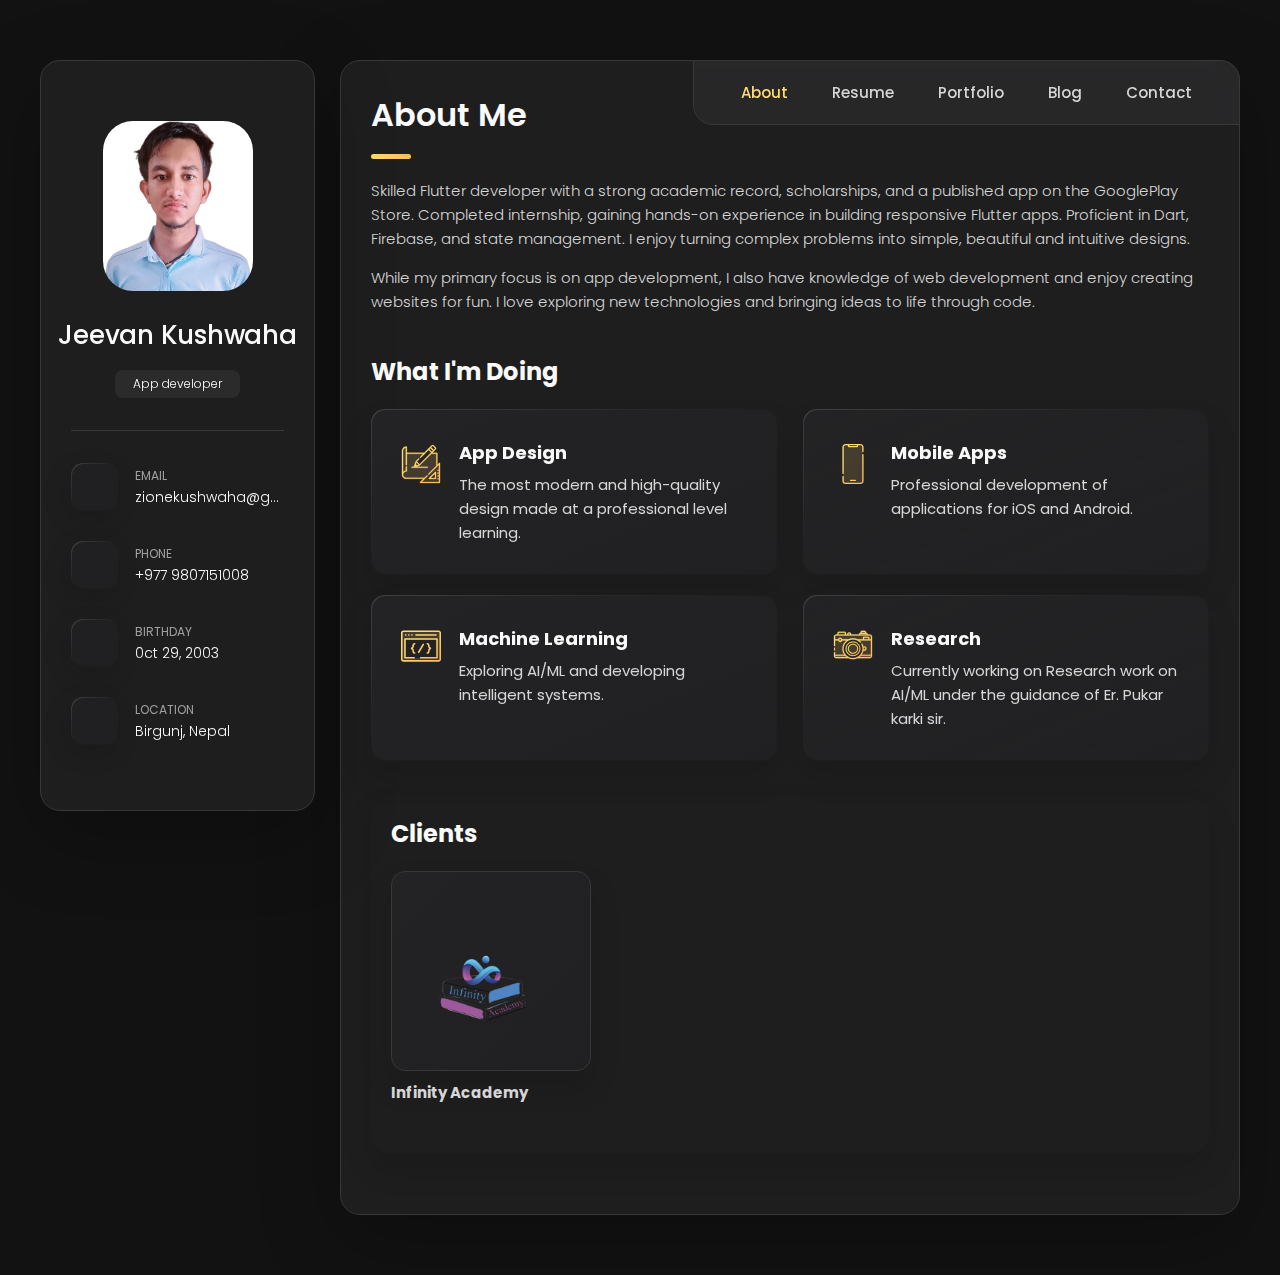
==== index.html @ 10690411 "projects added" ====
<!DOCTYPE html>
<html lang="en">

<head>
  <meta charset="UTF-8">
  <meta http-equiv="X-UA-Compatible" content="IE=edge">
  <meta name="viewport" content="width=device-width, initial-scale=1.0">
  <title>Jeevan - Personal Portfolio</title>

  <!--
    - favicon
  -->
  <link rel="shortcut icon" href="./assets/images/logo.ico" type="image/x-icon">

  <!--
    - custom css link
  -->
  <link rel="stylesheet" href="./assets/css/style.css">

  <!--
    - google font link
  -->
  <link rel="preconnect" href="https://fonts.googleapis.com">
  <link rel="preconnect" href="https://fonts.gstatic.com" crossorigin>
  <link href="https://fonts.googleapis.com/css2?family=Poppins:wght@300;400;500;600&display=swap" rel="stylesheet">
</head>

<body>

  <!--
    - #MAIN
  -->

  <main>

    <!--
      - #SIDEBAR
    -->

    <aside class="sidebar" data-sidebar>

      <div class="sidebar-info">

        <figure class="avatar-box">
          <img src="./assets/image/jeevan.jpg" alt="Jeevan Kushwaha" width="80">
        </figure>

        <div class="info-content">
          <h1 class="name" title="Jeevan Kumar Kushwaha">Jeevan Kushwaha</h1>

          <p class="title">App developer</p>
        </div>

        <button class="info_more-btn" data-sidebar-btn>
          <span>Show Contacts</span>

          <ion-icon name="chevron-down"></ion-icon>
        </button>

      </div>

      <div class="sidebar-info_more">

        <div class="separator"></div>

        <ul class="contacts-list">

          <li class="contact-item">

            <div class="icon-box">
              <ion-icon name="mail-outline"></ion-icon>
            </div>

            <div class="contact-info">
              <p class="contact-title">Email</p>

              <a href="mailto:zionekushwaha@gmail.com" class="contact-link">zionekushwaha@gmail.com</a>
            </div>

          </li>

          <li class="contact-item">

            <div class="icon-box">
              <ion-icon name="phone-portrait-outline"></ion-icon>
            </div>

            <div class="contact-info">
              <p class="contact-title">Phone</p>

              <a href="tel:+977 9807151008" class="contact-link">+977 9807151008</a>
            </div>

          </li>

          <li class="contact-item">

            <div class="icon-box">
              <ion-icon name="calendar-outline"></ion-icon>
            </div>

            <div class="contact-info">
              <p class="contact-title">Birthday</p>

              <time datetime="2003-10-29">0ct 29, 2003</time>
            </div>

          </li>

          <li class="contact-item">

            <div class="icon-box">
              <ion-icon name="location-outline"></ion-icon>
            </div>

            <div class="contact-info">
              <p class="contact-title">Location</p>

              <address>Birgunj, Nepal</address>
            </div>

          </li>

        </ul>

        <div class="separator"></div>

        <ul class="social-list">

          <li class="social-item"></li>
            <a href="https://github.com/zione-kushwaha" class="social-link">
              <ion-icon name="logo-github"></ion-icon>
            </a>
          </li>

          <li class="social-item">
            <a href="https://www.facebook.com/jeevan.kushwaha.9883" class="social-link">
              <ion-icon name="logo-facebook"></ion-icon>
            </a>
          </li>

          <li class="social-item">
            <a href="https://www.linkedin.com/in/zi-one" class="social-link">
              <ion-icon name="logo-linkedin"></ion-icon>
            </a>
          </li>

          <li class="social-item">
            <a href="https://www.instagram.com/kushwaha_jivan01?igsh=OTQxaGRweTZ0Mzh0" class="social-link">
              <ion-icon name="logo-instagram"></ion-icon>
            </a>
          </li>

        </ul>

      </div>

    </aside>





    <!--
      - #main-content
    -->

    <div class="main-content">

      <!--
        - #NAVBAR
      -->

      <nav class="navbar">

        <ul class="navbar-list">

          <li class="navbar-item">
            <button class="navbar-link  active" data-nav-link>About</button>
          </li>

          <li class="navbar-item">
            <button class="navbar-link" data-nav-link>Resume</button>
          </li>

          <li class="navbar-item">
            <button class="navbar-link" data-nav-link>Portfolio</button>
          </li>

          <li class="navbar-item">
            <button class="navbar-link" data-nav-link>Blog</button>
          </li>

          <li class="navbar-item">
            <button class="navbar-link" data-nav-link>Contact</button>
          </li>

        </ul>

      </nav>





      <!--
        - #ABOUT
      -->

      <article class="about  active" data-page="about">

        <header>
          <h2 class="h2 article-title">About me</h2>
        </header>

        <section class="about-text">
         
          Skilled Flutter developer with a strong academic record, scholarships, and a published app on the GooglePlay Store. Completed internship, gaining hands-on experience in building responsive Flutter apps. Proficient
in Dart, Firebase, and state management.
            I enjoy
            turning complex problems into simple, beautiful and intuitive designs.
          </p>

          <p>
            While my primary focus is on app development, I also have knowledge of web development and enjoy creating websites for fun. I love exploring new technologies and bringing ideas to life through code.
          </p>
        </section>


        <!--
          - service
        -->

        <section class="service">

          <h3 class="h3 service-title">What i'm doing</h3>

          <ul class="service-list">

            <li class="service-item">

              <div class="service-icon-box">
                <img src="./assets/images/icon-design.svg
                " alt="design icon" width="40">
              </div>

              <div class="service-content-box">
                <h4 class="h4 service-item-title">App design</h4>

                <p class="service-item-text">
                  The most modern and high-quality design made at a professional level learning.
                </p>
              </div>

            </li>

            

            <li class="service-item">

              <div class="service-icon-box">
                <img src="./assets/images/icon-app.svg" alt="mobile app icon" width="40">
              </div>

              <div class="service-content-box">
                <h4 class="h4 service-item-title">Mobile apps</h4>

                <p class="service-item-text">
                  Professional development of applications for iOS and Android.
                </p>
              </div>

            </li>

            <li class="service-item">

              <div class="service-icon-box">
                <img src="./assets/images/icon-dev.svg" alt="Web development icon" width="40">
              </div>

              <div class="service-content-box">
                <h4 class="h4 service-item-title">Machine learning</h4>

                <p class="service-item-text">
                    Exploring AI/ML and developing intelligent systems.
                </p>
              </div>

            </li>

            <li class="service-item">

              <div class="service-icon-box">
                <img src="./assets/images/icon-photo.svg" alt="camera icon" width="40">
              </div>

              <div class="service-content-box">
                <h4 class="h4 service-item-title">Research</h4>

                <p class="service-item-text">
                  Currently working on Research work on AI/ML under the guidance of Er. Pukar karki sir.
                </p>
              </div>

            </li>

          </ul>

        </section>


     

        <!--
          - testimonials modal
        -->

        <div class="overlay" data-overlay></div>

        <button class="modal-close-btn" data-modal-close-btn>
          <ion-icon name="close-outline"></ion-icon>
        </button>


        <!--
          - clients
        -->

        <section class="clients">
          <h3 class="h3">Clients</h3>
            <div class="clients-container"></div>
            <div class="client-item">
              <a href="https://www.facebook.com/profile.php?id=61570937553533" target="_blank">
              <img src="./assets/image/infinity.png" alt="client logo">
              </a>
              <div class="client-content">
                <h4 class="h4">Infinity Academy</h4>
               
            </div>
             
            
            </div>
          <p style="font-weight: bold; padding-bottom: 30px;">   Infinity Academy</p>
        </section>
      </article>





      <!--
        - #RESUME
      -->

      <article class="resume" data-page="resume">

        <header>
          <h2 class="h2 article-title">Resume</h2>
        </header>

        <section class="timeline">

          <div class="title-wrapper">
            <div class="icon-box">
              <ion-icon name="book-outline"></ion-icon>
            </div>

            <h3 class="h3">Education</h3>
          </div>

          <ol class="timeline-list">

            <li class="timeline-item">

              <h4 class="h4 timeline-item-title">IOE Purwanchal Campus</h4>

              <span>2021/22 — Current</span>

              <p class="timeline-text">
                Currently Pursuring Bachelor in Computer Engineering.
              </p>

            </li>

            <li class="timeline-item">

              <h4 class="h4 timeline-item-title">National Infotech College</h4>

              <span>2019-2021</span>

              <p class="timeline-text">
                Completed +2 level With 3.71 GPA in Computer Stream.
              </p>

            </li>

           

          </ol>

        </section>

        <section class="timeline">

          <div class="title-wrapper">
            <div class="icon-box">
              <ion-icon name="book-outline"></ion-icon>
            </div>

            <h3 class="h3">Experience</h3>
          </div>

          <ol class="timeline-list">

            <li class="timeline-item">

              <h4 class="h4 timeline-item-title">Software-Hackathon Mentor (Delta 5.0)</h4>

              <span>Jan 2025</span>

              <p class="timeline-text">
                Mentored and collaborated with teams to help them solve software development challenges.
              </p>

            </li>

            <li class="timeline-item">

              <h4 class="h4 timeline-item-title">Intern at Tuk-tuk tech</h4>

              <span>Dec, 2023 - Jan, 2024</span>

              <p class="timeline-text">
                Learned how to collaborate effectively with others in a startup environment and gained some more insight in flutter.
              </p>

            </li>

          </ol>

        </section>

        <section class="skill">
          <h3 class="h3 skills-title">My skills</h3>
          <ul class="skills-list content-card">
            <li class="skills-item">
              <div class="skill-icon-box">
                <img src="https://img.icons8.com/color/48/000000/flutter.png" alt="Flutter" width="40">
              </div>
              <h5 class="h5">Flutter</h5>
            </li>
            <li class="skills-item">
              <div class="skill-icon-box">
                <img src="https://img.icons8.com/color/48/000000/dart.png" alt="Dart" width="40">
              </div>
              <h5 class="h5">Dart</h5>
            </li>
            <li class="skills-item">
              <div class="skill-icon-box">
                <img src="https://img.icons8.com/color/48/000000/c-plus-plus-logo.png" alt="C/C++" width="40">
              </div>
              <h5 class="h5">C/C++</h5>
            </li>
            <li class="skills-item">
              <div class="skill-icon-box">
                <img src="https://img.icons8.com/color/48/000000/python.png" alt="Python" width="40">
              </div>
              <h5 class="h5">Python</h5>
            </li>
            <li class="skills-item">
              <div class="skill-icon-box">
                <img src="https://img.icons8.com/color/48/000000/html-5.png" alt="HTML" width="40">
              </div>
              <h5 class="h5">HTML</h5>
            </li>
            <li class="skills-item">
              <div class="skill-icon-box">
                <img src="https://img.icons8.com/color/48/000000/css3.png" alt="CSS" width="40">
              </div>
              <h5 class="h5">CSS</h5>
            </li>
            <li class="skills-item">
              <div class="skill-icon-box">
                <img src="https://img.icons8.com/color/48/000000/javascript.png" alt="JavaScript" width="40">
              </div>
              <h5 class="h5">JavaScript</h5>
            </li>
            <li class="skills-item">
              <div class="skill-icon-box">
                <img src="https://img.icons8.com/color/48/000000/mysql-logo.png" alt="MySQL" width="40">
              </div>
              <h5 class="h5">MySQL</h5>
            </li>
            <li class="skills-item">
              <div class="skill-icon-box">
                <img src="https://img.icons8.com/color/48/000000/git.png" alt="Git/GitHub" width="40">
              </div>
              <h5 class="h5">Git/GitHub</h5>
            </li>
            <li class="skills-item">
              <div class="skill-icon-box">
                <img src="https://img.icons8.com/color/48/000000/firebase.png" alt="Firebase" width="40">
              </div>
              <h5 class="h5">Firebase</h5>
            </li>
            <li class="skills-item">
              <div class="skill-icon-box">
                <img src="https://www.deeplearningnerds.com/content/images/size/w300/2024/10/Tag---FastAPI-2.png" alt="FastApi" width="70">
              </div>
              <h5 class="h5">Fast-Api</h5>
            </li>
            <li class="skills-item">
              <div class="skill-icon-box">
              <img src="https://download.logo.wine/logo/PostgreSQL/PostgreSQL-Logo.wine.png" alt="PostgreSQL" width="80">
              </div>
              <h5 class="h5">PostgreSQL</h5>
            </li>

            <li class="skills-item">
              <div class="skill-icon-box">
              <img src="https://www.vhv.rs/dpng/d/208-2081341_scikit-learn-logo-png-transparent-png.png" alt="Scikit-learn" width="40">
              </div>
              <h5 class="h5">Scikit-learn</h5>
            </li>
            <li class="skills-item">
              <div class="skill-icon-box">
              <img src="https://img.icons8.com/color/48/000000/tensorflow.png" alt="TensorFlow" width="40">
              </div>
              <h5 class="h5">TensorFlow</h5>
            </li>
            <li class="skills-item">
              <div class="skill-icon-box">
              <img src="https://img.icons8.com/color/48/000000/numpy.png" alt="NumPy" width="40">
              </div>
              <h5 class="h5">NumPy</h5>
            </li>
            <li class="skills-item">
              <div class="skill-icon-box">
              <img src="https://img.icons8.com/color/48/000000/pandas.png" alt="Pandas" width="40">
              </div>
              <h5 class="h5">Pandas</h5>
            </li>
            <li class="skills-item">
              <div class="skill-icon-box">
              <img src="https://seeklogo.com/images/M/matplotlib-logo-7676870AC0-seeklogo.com.png" alt="Matplotlib" width="40">
              </div>
              <h5 class="h5">Matplotlib</h5>
            </li>
            <li class="skills-item">
              <div class="skill-icon-box">
              <img src="https://th.bing.com/th/id/OIP.H_SbstiCzFsEvVUppwRiWwHaHe?rs=1&pid=ImgDetMain" alt="PyTorch" width="40">
              </div>
              <h5 class="h5">PyTorch</h5>
            </li>
          </ul>
        </section>


        <!-- Achievement sections-->

        <section class="achievements">
          <h3 class="h3 achievements-title">Achievements</h3>
          <ul class="achievements-list content-card">
            <li class="achievements-item">
              <div class="achievement-icon-box">
                <img src="https://img.icons8.com/color/48/000000/trophy.png" alt="Trophy" width="40">
              </div>
              <div class="achievement-content-box">
                <h5 class="h5 achievement-title">Hack-a-Week (Pulchowk Campus)</h5>
                <p class="achievement-text">Winner at IOE Pulchowk Campus in EDTECH and learning
                  innovation category 2025</p>
              </div>
            </li>
            <li class="achievements-item">
              <div class="achievement-icon-box">
                <img src="https://img.icons8.com/color/48/000000/medal.png" alt="Medal" width="40">
              </div>
              <div class="achievement-content-box">
                <h5 class="h5 achievement-title">Hult Prize (on Campus event)</h5>
                <p class="achievement-text"> Winner in Hult prize on campus Event in Bussiness pitching (2025)</p>
              </div>
            </li>
            <li class="achievements-item">
              <div class="achievement-icon-box">
                <img src="https://img.icons8.com/color/48/000000/trophy.png" alt="Certificate" width="40">
              </div>
              <div class="achievement-content-box">
                <h5 class="h5 achievement-title">Birat - Expo (Startup Hackathon)</h5>
                <p class="achievement-text"> 2nd runner-up in birat-expo startup hackathon 2025</p>
              </div>
            </li>
          </ul>
        </section>



      </article>





      <!--
        - #PORTFOLIO
      -->

      <article class="portfolio" data-page="portfolio">
        <header>
          <h2 class="h2 article-title">Portfolio</h2>
        </header>
      
        <section class="projects">
          <ul class="filter-list">
            <li class="filter-item">
              <button class="active" data-filter-btn>All</button>
            </li>
            <li class="filter-item">
              <button data-filter-btn>Apps</button>
            </li>
            <li class="filter-item">
              <button data-filter-btn>Web development</button>
            </li>
            <li class="filter-item">
              <button data-filter-btn>AI/ML Projects</button>
            </li>
          </ul>
      
          <div class="filter-select-box">
            <button class="filter-select" data-select>
              <div class="select-value" data-selecct-value>Select category</div>
              <div class="select-icon">
                <ion-icon name="chevron-down"></ion-icon>
              </div>
            </button>
            <ul class="select-list">
              <li class="select-item">
                <button data-select-item>All</button>
              </li>
              <li class="select-item">
                <button data-select-item>Web design</button>
              </li>
              <li class="select-item">
                <button data-select-item>Applications</button>
              </li>
              <li class="select-item">
                <button data-select-item>AI/ML projects</button>
              </li>
            </ul>
          </div>
      
          <ul class="project-list">
            <li class="project-item active" data-filter-item data-category="apps">
              <a href="https://play.google.com/store/apps/details?id=com.attendance.project">
                <figure class="project-img">
                  <div class="project-item-icon-box">
                    <ion-icon name="eye-outline"></ion-icon>
                  </div>
                  <img src="./assets/images/app1.jpg" alt="G Attandance" loading="lazy">
                </figure>
                <h3 class="project-title">G Attandance</h3>
                <p class="project-category">Application</p>
              </a>
            </li>
            <li class="project-item active" data-filter-item data-category="apps">
              <a href="https://play.google.com/store/apps/details?id=com.amibeats">
                <figure class="project-img">
                  <div class="project-item-icon-box">
                    <ion-icon name="eye-outline"></ion-icon>
                  </div>
                  <img src="./assets/images/app2.jpg" alt="Ami Beats" loading="lazy">
                </figure>
                <h3 class="project-title">Ami Beats</h3>
                <p class="project-category">Application</p>
              </a>
            </li>
            <li class="project-item active" data-filter-item data-category="apps">
              <a href="https://play.google.com/store/apps/details?id=com.secretpixel">
                <figure class="project-img">
                  <div class="project-item-icon-box">
                    <ion-icon name="eye-outline"></ion-icon>
                  </div>
                  <img src="./assets/images/app3.jpg" alt="secret pixel" loading="lazy">
                </figure>
                <h3 class="project-title">Secret pixel</h3>
                <p class="project-category">Application</p>
              </a>
            </li>
            <li class="project-item active" data-filter-item data-category="web development">
              <a href="https://jeevankushwaha.com.np/">
                <figure class="project-img">
                  <div class="project-item-icon-box">
                    <ion-icon name="eye-outline"></ion-icon>
                  </div>
                  <img src="./assets/images/web1.jpg" alt="portfolio website" loading="lazy">
                </figure>
                <h3 class="project-title">Portfolio</h3>
                <p class="project-category">Web</p>
              </a>
            </li>
            <li class="project-item active" data-filter-item data-category="web development">
              <a href="#">
                <figure class="project-img">
                  <div class="project-item-icon-box">
                    <ion-icon name="eye-outline"></ion-icon>
                  </div>
                  <img src="./assets/images/web2.jpg" alt="Amazon-website clone" loading="lazy">
                </figure>
                <h3 class="project-title">Amazon Website clone</h3>
                <p class="project-category">Web</p>
              </a>
            </li>
            <li class="project-item active" data-filter-item data-category="web development">
              <a href="#">
                <figure class="project-img">
                  <div class="project-item-icon-box">
                    <ion-icon name="eye-outline"></ion-icon>
                  </div>
                  <img src="./assets/images/web4.jpg" alt="weather website" loading="lazy">
                </figure>
                <h3 class="project-title">Weather</h3>
                <p class="project-category">Web</p>
              </a>
            </li>
            <li class="project-item active" data-filter-item data-category="web development">
              <a href="#">
                <figure class="project-img">
                  <div class="project-item-icon-box">
                    <ion-icon name="eye-outline"></ion-icon>
                  </div>
                  <img src="./assets/images/web5.jpg" alt="To Do" loading="lazy">
                </figure>
                <h3 class="project-title">To-Do</h3>
                <p class="project-category">Web</p>
              </a>
            </li>
            <li class="project-item active" data-filter-item data-category="web development">
              <a href="https://secretpixel.tech/">
                <figure class="project-img">
                  <div class="project-item-icon-box">
                    <ion-icon name="eye-outline"></ion-icon>
                  </div>
                  <img src="./assets/images/web6.jpg" alt="Secret pixel" loading="lazy">
                </figure>
                <h3 class="project-title">Secret Pixel (As contributor)</h3>
                <p class="project-category">Web</p>
              </a>
            </li>
            <li class="project-item active" data-filter-item data-category="ai/ml projects">
              <a href="#">
                <figure class="project-img">
                  <div class="project-item-icon-box">
                    <ion-icon name="eye-outline"></ion-icon>
                  </div>
                  <img src="./assets/images/ml1.jpg" alt="Brain Tumor detection" loading="lazy">
                </figure>
                <h3 class="project-title">Brain Tumor Detection</h3>
                <p class="project-category">AI/ML</p>
              </a>
            </li>
            <li class="project-item active" data-filter-item data-category="ai/ml projects">
              <a href="#">
                <figure class="project-img">
                  <div class="project-item-icon-box">
                    <ion-icon name="eye-outline"></ion-icon>
                  </div>
                  <img src="./assets/images/ml2.jpg" alt="NLP" loading="lazy">
                </figure>
                <h3 class="project-title">NLP project</h3>
                <p class="project-category">AI/ML</p>
              </a>
            </li>
            <li class="project-item active" data-filter-item data-category="ai/ml projects">
              <a href="#">
                <figure class="project-img">
                  <div class="project-item-icon-box">
                    <ion-icon name="eye-outline"></ion-icon>
                  </div>
                  <img src="./assets/images/ml3.jpg" alt="Heart diseases prediction" loading="lazy">
                </figure>
                <h3 class="project-title">Heart diseases Prediction</h3>
                <p class="project-category">AI/ML</p>
              </a>
            </li>
            <li class="project-item active" data-filter-item data-category="ai/ml projects">
              <a href="#">
                <figure class="project-img">
                  <div class="project-item-icon-box">
                    <ion-icon name="eye-outline"></ion-icon>
                  </div>
                  <img src="./assets/images/ml4.jpg" alt="Bulldozers" loading="lazy">
                </figure>
                <h3 class="project-title">sell price of Bulldozers Prediction</h3>
                <p class="project-category">AI/ML</p>
              </a>
            </li>
          </ul>
        </section>
      </article>


    <!--
  - #BLOG
-->

<article class="blog" data-page="blog">
  <header>
    <h2 class="h2 article-title">Blog</h2>
  </header>

  <section class="blog-posts">
    <ul class="blog-posts-list">
      <!-- 1st blog-->
      <li class="blog-post-item">
        <a href="./blog.html">
          <figure class="blog-banner-box">
            <img src="https://miro.medium.com/v2/resize:fit:1358/1*KcxCTzISut_FEkKduDE4hw.gif" alt="Flutter Animation" loading="lazy">
          </figure>
          <div class="blog-content">
            <div class="blog-meta">
              <p class="blog-category">Flutter</p>
              <span class="dot"></span>
              <time datetime="2025-03-07">Mar 7, 2025</time>
            </div>
            <h3 class="h3 blog-item-title">Light/Dark Mode </h3>
            <p class="blog-text">
                 Explore how to implement light and dark mode as well as Animation while the mode change in your Flutter applications to enhance user experience.
            </p>
          </div>
        </a>
      </li>
    
    </ul>
  </section>
</article>

      <!--
        - #CONTACT
      -->

      <article class="contact" data-page="contact">

        <header>
          <h2 class="h2 article-title">Contact</h2>
        </header>

        <section class="mapbox" data-mapbox>
          <figure>
            <iframe
              src="https://www.google.com/maps/embed?pb=!1m18!1m12!1m3!1d44805.42085111757!2d84.84408095752684!3d27.032225845669583!2m3!1f0!2f0!3f0!3m2!1i1024!2i768!4f13.1!3m3!1m2!1s0x39935440af3b59e3%3A0x5aa0411733213e6a!2sBirgunj%20GhantaGhar!5e0!3m2!1shi!2snp!4v1741080753621!5m2!1shi!2snp"
              width="400" height="300" loading="lazy"></iframe>
          </figure>
        </section>

        <!-- contact form -->

        <section class="contact-form">
          <h3 class="h3 form-title">Contact Form</h3>
          <form action="https://docs.google.com/forms/d/e/YOUR_FORM_ID/formResponse" method="post" class="form" data-form>
            <div class="input-wrapper">
              <input type="text" name="entry.YOUR_NAME_ENTRY_ID" class="form-input" placeholder="Full name" required data-form-input>
              <input type="email" name="entry.YOUR_EMAIL_ENTRY_ID" class="form-input" placeholder="Email address" required data-form-input>
            </div>
            <textarea name="entry.YOUR_MESSAGE_ENTRY_ID" class="form-input" placeholder="Your Message" required data-form-input></textarea>
            <button class="form-btn" type="submit" disabled data-form-btn>
              <ion-icon name="paper-plane"></ion-icon>
              <span>Send Message</span>
            </button>
          </form>
        </section>

       
      
      </article>

    </div>

   

  </main>






  <!--
    - custom js link
  -->
  <script src="./assets/js/script.js"></script>

  <!--
    - ionicon link
  -->
  <script type="module" src="https://unpkg.com/ionicons@5.5.2/dist/ionicons/ionicons.esm.js"></script>
  <script nomodule src="https://unpkg.com/ionicons@5.5.2/dist/ionicons/ionicons.js"></script>

</body>

</html>
---- assets/css/style.css ----
:root {

  /**
   * colors
   */

  /* gradient */

  --bg-gradient-onyx: linear-gradient(
    to bottom right, 
    hsl(240, 1%, 25%) 3%, 
    hsl(0, 0%, 19%) 97%
  );
  --bg-gradient-jet: linear-gradient(
    to bottom right, 
    hsla(240, 1%, 18%, 0.251) 0%, 
    hsla(240, 2%, 11%, 0) 100%
  ), hsl(240, 2%, 13%);
  --bg-gradient-yellow-1: linear-gradient(
    to bottom right, 
    hsl(45, 100%, 71%) 0%, 
    hsla(36, 100%, 69%, 0) 50%
  );
  --bg-gradient-yellow-2: linear-gradient(
    135deg, 
    hsla(45, 100%, 71%, 0.251) 0%, 
    hsla(35, 100%, 68%, 0) 59.86%
  ), hsl(240, 2%, 13%);
  --border-gradient-onyx: linear-gradient(
    to bottom right, 
    hsl(0, 0%, 25%) 0%, 
    hsla(0, 0%, 25%, 0) 50%
  );
  --text-gradient-yellow: linear-gradient(
    to right, 
    hsl(45, 100%, 72%), 
    hsl(35, 100%, 68%)
  );

  /* solid */

  --jet: hsl(0, 0%, 22%);
  --onyx: hsl(240, 1%, 17%);
  --eerie-black-1: hsl(240, 2%, 13%);
  --eerie-black-2: hsl(240, 2%, 12%);
  --smoky-black: hsl(0, 0%, 7%);
  --white-1: hsl(0, 0%, 100%);
  --white-2: hsl(0, 0%, 98%);
  --orange-yellow-crayola: hsl(45, 100%, 72%);
  --vegas-gold: hsl(45, 54%, 58%);
  --light-gray: hsl(0, 0%, 84%);
  --light-gray-70: hsla(0, 0%, 84%, 0.7);
  --bittersweet-shimmer: hsl(0, 43%, 51%);

  /**
   * typography
   */

  /* font-family */
  --ff-poppins: 'Poppins', sans-serif;

  /* font-size */
  --fs-1: 24px;
  --fs-2: 18px;
  --fs-3: 17px;
  --fs-4: 16px;
  --fs-5: 15px;
  --fs-6: 14px;
  --fs-7: 13px;
  --fs-8: 11px;

  /* font-weight */
  --fw-300: 300;
  --fw-400: 400;
  --fw-500: 500;
  --fw-600: 600;

  /**
   * shadow
   */
  
  --shadow-1: -4px 8px 24px hsla(0, 0%, 0%, 0.25);
  --shadow-2: 0 16px 30px hsla(0, 0%, 0%, 0.25);
  --shadow-3: 0 16px 40px hsla(0, 0%, 0%, 0.25);
  --shadow-4: 0 25px 50px hsla(0, 0%, 0%, 0.15);
  --shadow-5: 0 24px 80px hsla(0, 0%, 0%, 0.25);

  /**
   * transition
   */

  --transition-1: 0.25s ease;
  --transition-2: 0.5s ease-in-out;

}





/*-----------------------------------*\
  #RESET
\*-----------------------------------*/

*, *::before, *::after {
  margin: 0;
  padding: 0;
  box-sizing: border-box;
}

a { text-decoration: none; }

li { list-style: none; }

img, ion-icon, a, button, time, span { display: block; }

button {
  font: inherit;
  background: none;
  border: none;
  text-align: left;
  cursor: pointer;
}

input, textarea {
  display: block;
  width: 100%;
  background: none;
  font: inherit;
}

::selection {
  background: var(--orange-yellow-crayola);
  color: var(--smoky-black);
}

:focus { outline-color: var(--orange-yellow-crayola); }

html { font-family: var(--ff-poppins); }

body { background: var(--smoky-black); }





/*-----------------------------------*\
  #REUSED STYLE
\*-----------------------------------*/

.sidebar,
article {
  background: var(--eerie-black-2);
  border: 1px solid var(--jet);
  border-radius: 20px;
  padding: 15px;
  box-shadow: var(--shadow-1);
  z-index: 1;
}

.separator {
  width: 100%;
  height: 1px;
  background: var(--jet);
  margin: 16px 0;
}

.icon-box {
  position: relative;
  background: var(--border-gradient-onyx);
  width: 30px;
  height: 30px;
  border-radius: 8px;
  display: flex;
  justify-content: center;
  align-items: center;
  font-size: 16px;
  color: var(--orange-yellow-crayola);
  box-shadow: var(--shadow-1);
  z-index: 1;
}

.icon-box::before {
  content: "";
  position: absolute;
  inset: 1px;
  background: var(--eerie-black-1);
  border-radius: inherit;
  z-index: -1;
}

.icon-box ion-icon { --ionicon-stroke-width: 35px; }

article { display: none; }

article.active {
  display: block;
  animation: fade 0.5s ease backwards;
}

@keyframes fade {
  0% { opacity: 0; }
  100% { opacity: 1; }
}

.h2,
.h3,
.h4,
.h5 {
  color: var(--white-2);
  text-transform: capitalize;
}

.h2 { font-size: var(--fs-1); }

.h3 { font-size: var(--fs-2); }

.h4 { font-size: var(--fs-4); }

.h5 {
  font-size: var(--fs-7);
  font-weight: var(--fw-500);
}

.article-title {
  position: relative;
  padding-bottom: 7px;
}

.article-title::after {
  content: "";
  position: absolute;
  bottom: 0;
  left: 0;
  width: 30px;
  height: 3px;
  background: var(--text-gradient-yellow);
  border-radius: 3px;
}

.has-scrollbar::-webkit-scrollbar {
  width: 5px; /* for vertical scrollbar */
  height: 5px; /* for horizontal scrollbar */
}

.has-scrollbar::-webkit-scrollbar-track {
  background: var(--onyx);
  border-radius: 5px;
}

.has-scrollbar::-webkit-scrollbar-thumb {
  background: var(--orange-yellow-crayola);
  border-radius: 5px;
}

.has-scrollbar::-webkit-scrollbar-button { width: 20px; }

.content-card {
  position: relative;
  background: var(--border-gradient-onyx);
  padding: 15px;
  padding-top: 45px;
  border-radius: 14px;
  box-shadow: var(--shadow-2);
  cursor: pointer;
  z-index: 1;
}

.content-card::before {
  content: "";
  position: absolute;
  inset: 1px;
  background: var(--bg-gradient-jet);
  border-radius: inherit;
  z-index: -1;
}





/*-----------------------------------*\
  #MAIN
\*-----------------------------------*/

main {
  margin: 15px 12px;
  margin-bottom: 75px;
  min-width: 259px;
}





/*-----------------------------------*\
  #SIDEBAR
\*-----------------------------------*/

.sidebar {
  margin-bottom: 15px;
  max-height: 112px;
  overflow: hidden;
  transition: var(--transition-2);
}

.sidebar.active { max-height: 405px; }

.sidebar-info {
  position: relative;
  display: flex;
  justify-content: flex-start;
  align-items: center;
  gap: 15px;
}

.avatar-box {
  background: var(--bg-gradient-onyx);
  border-radius: 50%;
  width: 150px; /* Default size */
  height: 170px; /* Default size */
  overflow: hidden; /* Ensure the image does not overflow the container */
}

.avatar-box img {
  width: 100%;
  height: 100%;
  object-fit: cover; /* Ensure the image covers the entire container */
}

/* Media queries for responsiveness */
@media (max-width: 768px) {
  .avatar-box {
    width: 80px; /* Adjust size for smaller screens */
    height: 80px; /* Adjust size for smaller screens */
  }
}

@media (max-width: 480px) {
  .avatar-box {
    width: 60px; /* Adjust size for mobile screens */
    height: 60px; /* Adjust size for mobile screens */
  }
}
.info-content .name {
  color: var(--white-2);
  font-size: var(--fs-3);
  font-weight: var(--fw-500);
  letter-spacing: -0.25px;
  margin-bottom: 10px;
}

.info-content .title {
  color: var(--white-1);
  background: var(--onyx);
  font-size: var(--fs-8);
  font-weight: var(--fw-300);
  width: max-content;
  padding: 3px 12px;
  border-radius: 8px;
}

.info_more-btn {
  position: absolute;
  top: -15px;
  right: -15px;
  border-radius: 0 15px;
  font-size: 13px;
  color: var(--orange-yellow-crayola);
  background: var(--border-gradient-onyx);
  padding: 10px;
  box-shadow: var(--shadow-2);
  transition: var(--transition-1);
  z-index: 1;
}

.info_more-btn::before {
  content: "";
  position: absolute;
  inset: 1px;
  border-radius: inherit;
  background: var(--bg-gradient-jet);
  transition: var(--transition-1);
  z-index: -1;
}

.info_more-btn:hover,
.info_more-btn:focus { background: var(--bg-gradient-yellow-1); }

.info_more-btn:hover::before,
.info_more-btn:focus::before { background: var(--bg-gradient-yellow-2); }

.info_more-btn span { display: none; }

.sidebar-info_more {
  opacity: 0;
  visibility: hidden;
  transition: var(--transition-2);
}

.sidebar.active .sidebar-info_more {
  opacity: 1;
  visibility: visible;
}

.contacts-list {
  display: grid;
  grid-template-columns: 1fr;
  gap: 16px;
}

.contact-item {
  min-width: 100%;
  display: flex;
  align-items: center;
  gap: 16px;
}

.contact-info {
  max-width: calc(100% - 46px);
  width: calc(100% - 46px);
}

.contact-title {
  color: var(--light-gray-70);
  font-size: var(--fs-8);
  text-transform: uppercase;
  margin-bottom: 2px;
}

.contact-info :is(.contact-link, time, address) {
  color: var(--white-2);
  font-size: var(--fs-7);
}

.contact-info address { font-style: normal; }

.social-list {
  display: flex;
  justify-content: flex-start;
  align-items: center;
  gap: 15px;
  padding-bottom: 4px;
  padding-left: 7px;
}

.social-item .social-link {
  color: var(--light-gray-70);
  font-size: 18px;
}


.social-item .social-link:hover { color: var(--light-gray); }





/*-----------------------------------*\
  #NAVBAR
\*-----------------------------------*/

.navbar {
  position: fixed;
  bottom: 0;
  left: 0;
  width: 100%;
  background: hsla(240, 1%, 17%, 0.75);
  backdrop-filter: blur(10px);
  border: 1px solid var(--jet);
  border-radius: 12px 12px 0 0;
  box-shadow: var(--shadow-2);
  z-index: 5;
}

.navbar-list {
  display: flex;
  flex-wrap: wrap;
  justify-content: center;
  align-items: center;
  padding: 0 10px;
}

.navbar-link {
  color: var(--light-gray);
  font-size: var(--fs-8);
  padding: 20px 7px;
  transition: color var(--transition-1);
}

.navbar-link:hover,
.navbar-link:focus { color: var(--light-gray-70); }

.navbar-link.active { color: var(--orange-yellow-crayola); }





/*-----------------------------------*\
  #ABOUT
\*-----------------------------------*/

.about .article-title { margin-bottom: 15px; }

.about-text {
  color: var(--light-gray);
  font-size: var(--fs-6);
  font-weight: var(--fw-300);
  line-height: 1.6;
}

.about-text p { margin-bottom: 15px; }



/**
 * #service 
 */

.service { margin-bottom: 35px; }

.service-title { margin-bottom: 20px; }

.service-list {
  display: grid;
  grid-template-columns: 1fr;
  gap: 20px;
}

.service-item {
  position: relative;
  background: var(--border-gradient-onyx);
  padding: 20px;
  border-radius: 14px;
  box-shadow: var(--shadow-2);
  z-index: 1;
}

.service-item::before {
  content: "";
  position: absolute;
  inset: 1px;
  background: var(--bg-gradient-jet);
  border-radius: inherit;
  z-index: -1;
}

.service-icon-box { margin-bottom: 10px; }

.service-icon-box img { margin: auto; }

.service-content-box { text-align: center; }

.service-item-title { margin-bottom: 7px; }

.service-item-text {
  color: var(--light-gray);
  font-size: var(--fs-6);
  font-weight: var(--fw-3);
  line-height: 1.6;
}



/**
 * #clients 
 */


 .clients {
  text-align: left; /* Align text to the left */
  padding: 20px;
  background: var(--eerie-black-2);
  border-radius: 20px;
  box-shadow: var(--shadow-2);
  margin-bottom: 30px;
}

.clients h3 {
  padding: 0px;
  margin: 0px 0 20px 0;
  font-weight: bold;
  color: var(--white-2);
}

.clients-container {
  display: flex;
  flex-wrap: wrap;
  justify-content: flex-start; /* Align items to the left */
  gap: 20px;
}

.client-item {
  background: var(--bg-gradient-jet);
  border-radius: 14px;
  padding: 10px;
  border: 1px solid var(--jet);
  box-shadow: var(--shadow-2);
  transition: var(--transition-1);
  text-align: center;
  width: 200px; /* Adjust the width as needed */
  height: 200px; /* Adjust the height as needed */
  overflow: hidden; /* Ensure the image does not overflow the container */
}

.client-item:hover {
  transform: translateY(-10px);
  box-shadow: var(--shadow-3);
}

.clients img {
  padding: 0px;
  margin: 0px;
  width: 150px;
  height: 200px;
  text-align: center;
  object-fit: cover; /* Ensure the image covers the entire container */
  transition: var(--transition-1);
}

.clients p {
  color: var(--light-gray);
  font-size: var(--fs-6);
  font-weight: var(--fw-400);
  margin: 10px 0 0 0; /* Adjust the margin as needed */
}

.client-item:hover img {
  transform: scale(1.1);
}
/*-----------------------------------*\
  #RESUME
\*-----------------------------------*/

.article-title { margin-bottom: 30px; }


/**
 * education and experience 
 */

.timeline { margin-bottom: 30px; }

.timeline .title-wrapper {
  display: flex;
  align-items: center;
  gap: 15px;
  margin-bottom: 25px;
}

.timeline-list {
  font-size: var(--fs-6);
  margin-left: 45px;
}

.timeline-item { position: relative; }

.timeline-item:not(:last-child) { margin-bottom: 20px; }

.timeline-item-title {
  font-size: var(--fs-6);
  line-height: 1.3;
  margin-bottom: 7px;
}

.timeline-list span {
  color: var(--vegas-gold);
  font-weight: var(--fw-400);
  line-height: 1.6;
}

.timeline-item:not(:last-child)::before {
  content: "";
  position: absolute;
  top: -25px;
  left: -30px;
  width: 1px;
  height: calc(100% + 50px);
  background: var(--jet);
}

.timeline-item::after {
  content: "";
  position: absolute;
  top: 5px;
  left: -33px;
  height: 6px;
  width: 6px;
  background: var(--text-gradient-yellow);
  border-radius: 50%;
  box-shadow: 0 0 0 4px var(--jet);
}

.timeline-text {
  color: var(--light-gray);
  font-weight: var(--fw-300);
  line-height: 1.6;
}


/**
 * skills 
 */

 .skills-title {
  margin-bottom: 20px;
}

.skills-list {
  display: flex;
  flex-wrap: wrap;
  gap: 20px;
  padding: 20px;
}

.skills-item {
  display: flex;
  flex-direction: column;
  align-items: center;
  text-align: center;
  width: 100px;
}

.skill-icon-box {
  margin-bottom: 10px;
}

.skills-item h5 {
  font-size: var(--fs-4);
  color: var(--white-2);
}

/* Media queries for responsiveness */
@media (max-width: 768px) {
  .skills-list {
    justify-content: center;
  }
}


/* for the achievement section */

.achievements-title {
  margin: 30px 25px 15px 0px;
  text-align: start;
  color: var(--white-2);
}

.achievements-list {
  display: flex;
  flex-wrap: wrap;
  gap: 20px;
  padding: 0px;
  justify-content: center;
}

.achievements-item {
  display: flex;
  align-items: center;
  text-align: left;
  width: 100%;
  max-width: 100%;
  background: var(--bg-gradient-onyx);
  padding: 15px;
  border-radius: 10px;
  box-shadow: var(--shadow-2);
}

.achievement-icon-box {
  margin-right: 15px;
}

.achievement-content-box {
  flex: 1;
}

.achievement-title {
  font-size: var(--fs-4);
  color: var(--white-2);
  margin-bottom: 5px;
}

.achievement-text {
  font-size: var(--fs-6);
  color: var(--light-gray);
}

/* Media queries for responsiveness */
@media (max-width: 768px) {
  .achievements-list {
    flex-direction: column;
    align-items: center;
  }
}


/*-----------------------------------*\
  #PORTFOLIO
\*-----------------------------------*/

.filter-list { display: none; }

.filter-select-box {
  position: relative;
  margin-bottom: 25px;
}

.filter-select {
  background: var(--eerie-black-2);
  color: var(--light-gray);
  display: flex;
  justify-content: space-between;
  align-items: center;
  width: 100%;
  padding: 12px 16px;
  border: 1px solid var(--jet);
  border-radius: 14px;
  font-size: var(--fs-6);
  font-weight: var(--fw-300);
}

.filter-select.active .select-icon { transform: rotate(0.5turn); }

.select-list {
  background: var(--eerie-black-2);
  position: absolute;
  top: calc(100% + 6px);
  width: 100%;
  padding: 6px;
  border: 1px solid var(--jet);
  border-radius: 14px;
  z-index: 2;
  opacity: 0;
  visibility: hidden;
  pointer-events: none;
  transition: 0.15s ease-in-out;
}

.filter-select.active + .select-list {
  opacity: 1;
  visibility: visible;
  pointer-events: all;
}

.select-item button {
  background: var(--eerie-black-2);
  color: var(--light-gray);
  font-size: var(--fs-6);
  font-weight: var(--fw-300);
  text-transform: capitalize;
  width: 100%;
  padding: 8px 10px;
  border-radius: 8px;
}

.select-item button:hover { --eerie-black-2: hsl(240, 2%, 20%); }

.project-list {
  display: grid;
  grid-template-columns: 1fr;
  gap: 30px;
  margin-bottom: 10px;
}

.project-item { display: none; }


.project-item.active {
  display: block;
  animation: scaleUp 0.25s ease forwards;
}

@keyframes scaleUp {
  0% { transform: scale(0.5); }
  100% { transform: scale(1); }
}

.project-item > a { width: 100%; }

.project-img {
  position: relative;
  width: 100%;
  height: 200px;
  border-radius: 16px;
  overflow: hidden;
  margin-bottom: 15px;
}

.project-img::before {
  content: "";
  position: absolute;
  top: 0;
  left: 0;
  width: 100%;
  height: 100%;
  background: transparent;
  z-index: 1;
  transition: var(--transition-1);
}

.project-item > a:hover .project-img::before { background: hsla(0, 0%, 0%, 0.5); }

.project-item-icon-box {
  --scale: 0.8;

  background: var(--jet);
  color: var(--orange-yellow-crayola);
  position: absolute;
  top: 50%;
  left: 50%;
  transform: translate(-50%, -50%) scale(var(--scale));
  font-size: 20px;
  padding: 18px;
  border-radius: 12px;
  opacity: 0;
  z-index: 1;
  transition: var(--transition-1);
}

.project-item > a:hover .project-item-icon-box {
  --scale: 1;
  opacity: 1;
}

.project-item-icon-box ion-icon { --ionicon-stroke-width: 50px; }

.project-img img {
  width: 100%;
  height: 100%;
  object-fit: cover;
  transition: var(--transition-1);
}

.project-item > a:hover img { transform: scale(1.1); }

.project-title,
.project-category { margin-left: 10px; }

.project-title {
  color: var(--white-2);
  font-size: var(--fs-5);
  font-weight: var(--fw-400);
  text-transform: capitalize;
  line-height: 1.3;
}

.project-category {
  color: var(--light-gray-70);
  font-size: var(--fs-6);
  font-weight: var(--fw-300);
}





/*-----------------------------------*\
  #BLOG
\*-----------------------------------*/

.blog-posts { margin-bottom: 10px; }

.blog-posts-list {
  display: grid;
  grid-template-columns: 1fr;
  gap: 20px;
}

.blog-post-item > a {
  position: relative;
  background: var(--border-gradient-onyx);
  height: 100%;
  box-shadow: var(--shadow-4);
  border-radius: 16px;
  z-index: 1;
}

.blog-post-item > a::before {
  content: "";
  position: absolute;
  inset: 1px;
  border-radius: inherit;
  background: var(--eerie-black-1);
  z-index: -1;
}

.blog-banner-box {
  width: 100%;
  height: 200px;
  border-radius: 12px;
  overflow: hidden;
}

.blog-banner-box img {
  width: 100%;
  height: 100%;
  object-fit: cover;
  transition: var(--transition-1);
}

.blog-post-item > a:hover .blog-banner-box img { transform: scale(1.1); }

.blog-content { padding: 15px; }

.blog-meta {
  display: flex;
  justify-content: flex-start;
  align-items: center;
  gap: 7px;
  margin-bottom: 10px;
}

.blog-meta :is(.blog-category, time) {
  color: var(--light-gray-70);
  font-size: var(--fs-6);
  font-weight: var(--fw-300);
}

.blog-meta .dot {
  background: var(--light-gray-70);
  width: 4px;
  height: 4px;
  border-radius: 4px;
}

.blog-item-title {
  margin-bottom: 10px;
  line-height: 1.3;
  transition: var(--transition-1);
}

.blog-post-item > a:hover .blog-item-title { color: var(--orange-yellow-crayola); }

.blog-text {
  color: var(--light-gray);
  font-size: var(--fs-6);
  font-weight: var(--fw-300);
  line-height: 1.6;
}





/*-----------------------------------*\
  #CONTACT
\*-----------------------------------*/

.mapbox {
  position: relative;
  height: 250px;
  width: 100%;
  border-radius: 16px;
  margin-bottom: 30px;
  border: 1px solid var(--jet);
  overflow: hidden;
}

.mapbox figure { height: 100%; }

.mapbox iframe {
  width: 100%;
  height: 100%;
  border: none;
  filter: grayscale(1) invert(1);
}

.contact-form { margin-bottom: 10px; }

.form-title { margin-bottom: 20px; }

.input-wrapper {
  display: grid;
  grid-template-columns: 1fr;
  gap: 25px;
  margin-bottom: 25px;
}

.form-input {
  color: var(--white-2);
  font-size: var(--fs-6);
  font-weight: var(--fw-400);
  padding: 13px 20px;
  border: 1px solid var(--jet);
  border-radius: 14px;
  outline: none;
}

.form-input::placeholder { font-weight: var(--fw-500); }

.form-input:focus { border-color: var(--orange-yellow-crayola); }

textarea.form-input {
  min-height: 100px;
  height: 120px;
  max-height: 200px;
  resize: vertical;
  margin-bottom: 25px;
}

textarea.form-input::-webkit-resizer { display: none; }

.form-input:focus:invalid { border-color: var(--bittersweet-shimmer); }

.form-btn {
  position: relative;
  width: 100%;
  background: var(--border-gradient-onyx);
  color: var(--orange-yellow-crayola);
  display: flex;
  justify-content: center;
  align-items: center;
  gap: 10px;
  padding: 13px 20px;
  border-radius: 14px;
  font-size: var(--fs-6);
  text-transform: capitalize;
  box-shadow: var(--shadow-3);
  z-index: 1;
  transition: var(--transition-1);
}

.form-btn::before {
  content: "";
  position: absolute;
  inset: 1px;
  background: var(--bg-gradient-jet);
  border-radius: inherit;
  z-index: -1;
  transition: var(--transition-1);
}

.form-btn ion-icon { font-size: 16px; }

.form-btn:hover { background: var(--bg-gradient-yellow-1); }

.form-btn:hover::before { background: var(--bg-gradient-yellow-2); }

.form-btn:disabled {
  opacity: 0.7;
  cursor: not-allowed;
}

.form-btn:disabled:hover { background: var(--border-gradient-onyx); }

.form-btn:disabled:hover::before { background: var(--bg-gradient-jet); }





/*-----------------------------------*\
  #RESPONSIVE
\*-----------------------------------*/

/**
 * responsive larger than 450px screen
 */

@media (min-width: 450px) {

  /**
   * client
   */

  .clients-item { min-width: calc(33.33% - 10px); }



  /**
   * #PORTFOLIO, BLOG 
   */

  .project-img,
  .blog-banner-box { height: auto; }

}





/**
 * responsive larger than 580px screen
 */

@media (min-width: 580px) {

  /**
   * CUSTOM PROPERTY
   */

  :root {

    /**
     * typography
     */

    --fs-1: 32px;
    --fs-2: 24px;
    --fs-3: 26px;
    --fs-4: 18px;
    --fs-6: 15px;
    --fs-7: 15px;
    --fs-8: 12px;

  }



  /**
   * #REUSED STYLE
   */

  .sidebar, article {
    width: 520px;
    margin-inline: auto;
    padding: 30px;
  }

  .article-title {
    font-weight: var(--fw-600);
    padding-bottom: 15px;
  }

  .article-title::after {
    width: 40px;
    height: 5px;
  }

  .icon-box {
    width: 48px;
    height: 48px;
    border-radius: 12px;
    font-size: 18px;
  }



  /**
   * #MAIN
   */

  main {
    margin-top: 60px;
    margin-bottom: 100px;
  }



  /**
   * #SIDEBAR
   */

  .sidebar {
    max-height: 180px;
    margin-bottom: 30px;
  }

  .sidebar.active { max-height: 584px; }

  .sidebar-info { gap: 25px; }

  .avatar-box { border-radius: 30px; }

  .avatar-box img { width: 120px; }

  .info-content .name { margin-bottom: 15px; }

  .info-content .title { padding: 5px 18px; }

  .info_more-btn {
    top: -30px;
    right: -30px;
    padding: 10px 15px;
  }

  .info_more-btn span {
    display: block;
    font-size: var(--fs-8);
  }

  .info_more-btn ion-icon { display: none; }

  .separator { margin: 32px 0; }

  .contacts-list { gap: 20px; }

  .contact-info {
    max-width: calc(100% - 64px);
    width: calc(100% - 64px);
  }



  /**
   * #NAVBAR
   */

  .navbar { border-radius: 20px 20px 0 0; }

  .navbar-list { gap: 20px; }

  .navbar-link { --fs-8: 14px; }



  /**
   * #ABOUT
   */

  .about .article-title { margin-bottom: 20px; }

  .about-text { margin-bottom: 40px; }

  /* service */

  .service-item {
    display: flex;
    justify-content: flex-start;
    align-items: flex-start;
    gap: 18px;
    padding: 30px;
  }

  .service-icon-box {
    margin-bottom: 0;
    margin-top: 5px;
  }

  .service-content-box { text-align: left; }

  /* testimonials */

  .testimonials-title { margin-bottom: 25px; }

  .testimonials-list {
    gap: 30px;
    margin: 0 -30px;
    padding: 30px;
    padding-bottom: 35px;
  }

  .content-card {
    padding: 30px;
    padding-top: 25px;
  }

  .testimonials-avatar-box {
    transform: translate(30px, -30px);
    border-radius: 20px;
  }

  .testimonials-avatar-box img { width: 80px; }

  .testimonials-item-title {
    margin-bottom: 10px;
    margin-left: 95px;
  }

  .testimonials-text {
    line-clamp: 2;
    -webkit-line-clamp: 2;
  }

  /* testimonials modal */

  .modal-container { padding: 20px; }

  .testimonials-modal {
    display: flex;
    justify-content: flex-start;
    align-items: stretch;
    gap: 25px;
    padding: 30px;
    border-radius: 20px;
  }

  .modal-img-wrapper {
    display: flex;
    flex-direction: column;
    align-items: center;
  }

  .modal-avatar-box {
    border-radius: 18px;
    margin-bottom: 0;
  }

  .modal-avatar-box img { width: 65px; }

  .modal-img-wrapper > img {
    display: block;
    flex-grow: 1;
    width: 35px;
  }

  /* clients */

  .clients-list {
    gap: 50px;
    margin: 0 -30px;
    padding: 45px;
    scroll-padding-inline: 45px;
  }

  .clients-item { min-width: calc(33.33% - 35px); }



  /**
   * #RESUME
   */

  .timeline-list { margin-left: 65px; }

  .timeline-item:not(:last-child)::before { left: -40px; }

  .timeline-item::after {
    height: 8px;
    width: 8px;
    left: -43px;
  }

  .skills-item:not(:last-child) { margin-bottom: 25px; }



  /**
   * #PORTFOLIO, BLOG
   */

  .project-img, .blog-banner-box { border-radius: 16px; }

  .blog-posts-list { gap: 30px; }

  .blog-content { padding: 25px; }



  /**
   * #CONTACT
   */

  .mapbox {
    height: 380px;
    border-radius: 18px;
  }

  .input-wrapper {
    gap: 30px;
    margin-bottom: 30px;
  }

  .form-input { padding: 15px 20px; }

  textarea.form-input { margin-bottom: 30px; }

  .form-btn {
    --fs-6: 16px;
    padding: 16px 20px;
  }

  .form-btn ion-icon { font-size: 18px; }

}





/**
 * responsive larger than 768px screen
 */

@media (min-width: 768px) {

  /**
   * REUSED STYLE
   */

  .sidebar, article { width: 700px; }

  .has-scrollbar::-webkit-scrollbar-button { width: 100px; }



  /**
   * SIDEBAR
   */

  .contacts-list {
    grid-template-columns: 1fr 1fr;
    gap: 30px 15px;
  }



  /**
   * NAVBAR
   */

  .navbar-link { --fs-8: 15px; }



  /**
   * ABOUT
   */

  /* testimonials modal */

  .testimonials-modal {
    gap: 35px;
    max-width: 680px;
  }

  .modal-avatar-box img { width: 80px; }



  /**
   * PORTFOLIO
   */

  .article-title { padding-bottom: 20px; }

  .filter-select-box { display: none; }

  .filter-list {
    display: flex;
    justify-content: flex-start;
    align-items: center;
    gap: 25px;
    padding-left: 5px;
    margin-bottom: 30px;
  }

  .filter-item button {
    color: var(--light-gray);
    font-size: var(--fs-5);
    transition: var(--transition-1);
  }

  .filter-item button:hover { color: var(--light-gray-70); }

  .filter-item button.active { color: var(--orange-yellow-crayola); }

  /* portfolio and blog grid */

  .project-list, .blog-posts-list { grid-template-columns: 1fr 1fr; }



  /**
   * CONTACT
   */

  .input-wrapper { grid-template-columns: 1fr 1fr; }

  .form-btn {
    width: max-content;
    margin-left: auto;
  }
  
}





/**
 * responsive larger than 1024px screen
 */

@media (min-width: 1024px) {

  /**
   * CUSTOM PROPERTY
   */

  :root {

    /**
    * shadow
    */

    --shadow-1: -4px 8px 24px hsla(0, 0%, 0%, 0.125);
    --shadow-2: 0 16px 30px hsla(0, 0%, 0%, 0.125);
    --shadow-3: 0 16px 40px hsla(0, 0%, 0%, 0.125);

  }



  /**
   * REUSED STYLE
   */

  .sidebar, article {
    width: 950px;
    box-shadow: var(--shadow-5);
  }



  /**
   * MAIN 
   */

  main { margin-bottom: 60px; }

  .main-content {
    position: relative;
    width: max-content;
    margin: auto;
  }



  /**
   * NAVBAR
   */

  .navbar {
    position: absolute;
    bottom: auto;
    top: 0;
    left: auto;
    right: 0;
    width: max-content;
    border-radius: 0 20px;
    padding: 0 20px;
    box-shadow: none;
  }

  .navbar-list {
    gap: 30px;
    padding: 0 20px;
  }

  .navbar-link { font-weight: var(--fw-500); }



  /**
   * ABOUT
   */

  /* service */

  .service-list {
    grid-template-columns: 1fr 1fr;
    gap: 20px 25px;
  }

  /* testimonials */

  .testimonials-item { min-width: calc(50% - 15px); }

  /* clients */

  .clients-item { min-width: calc(25% - 38px); }



  /**
   * PORTFOLIO
   */

  .project-list { grid-template-columns: repeat(3, 1fr); }



  /**
   * BLOG
   */

  .blog-banner-box { height: 230px; }

}





/**
 * responsive larger than 1250px screen
 */

@media (min-width: 1250px) {

  /**
   * RESET
   */

  body::-webkit-scrollbar { width: 20px; }

  body::-webkit-scrollbar-track { background: var(--smoky-black); }

  body::-webkit-scrollbar-thumb {
    border: 5px solid var(--smoky-black);
    background: hsla(0, 0%, 100%, 0.1);
    border-radius: 20px;
    box-shadow: inset 1px 1px 0 hsla(0, 0%, 100%, 0.11),
                inset -1px -1px 0 hsla(0, 0%, 100%, 0.11);
  }

  body::-webkit-scrollbar-thumb:hover { background: hsla(0, 0%, 100%, 0.15); }

  body::-webkit-scrollbar-button { height: 60px; }



  /**
   * REUSED STYLE
   */

  .sidebar, article { width: auto; }

  article { min-height: 100%; }



  /**
   * MAIN
   */

  main {
    max-width: 1200px;
    margin-inline: auto;
    display: flex;
    justify-content: center;
    align-items: stretch;
    gap: 25px;
  }

  .main-content {
    min-width: 75%;
    width: 75%;
    margin: 0;
  }



  /**
   * SIDEBAR
   */

  .sidebar {
    position: sticky;
    top: 60px;
    max-height: max-content;
    height: 100%;
    margin-bottom: 0;
    padding-top: 60px;
    z-index: 1;
  }

  .sidebar-info { flex-direction: column; }

  .avatar-box img { width: 150px; }

  .info-content .name {
    white-space: nowrap;
    text-align: center;
  }

  .info-content .title { margin: auto; }

  .info_more-btn { display: none; }

  .sidebar-info_more {
    opacity: 1;
    visibility: visible;
  }

  .contacts-list { grid-template-columns: 1fr; }

  .contact-info :is(.contact-link) {
    white-space: nowrap;
    overflow: hidden;
    text-overflow: ellipsis;
  }

  .contact-info :is(.contact-link, time, address) {
    --fs-7: 14px;
    font-weight: var(--fw-300);
  }

  .separator:last-of-type {
    margin: 15px 0;
    opacity: 0;
  }

  .social-list { justify-content: center; }



  /**
	 * RESUME
	 */

  .timeline-text { max-width: 700px; }

}
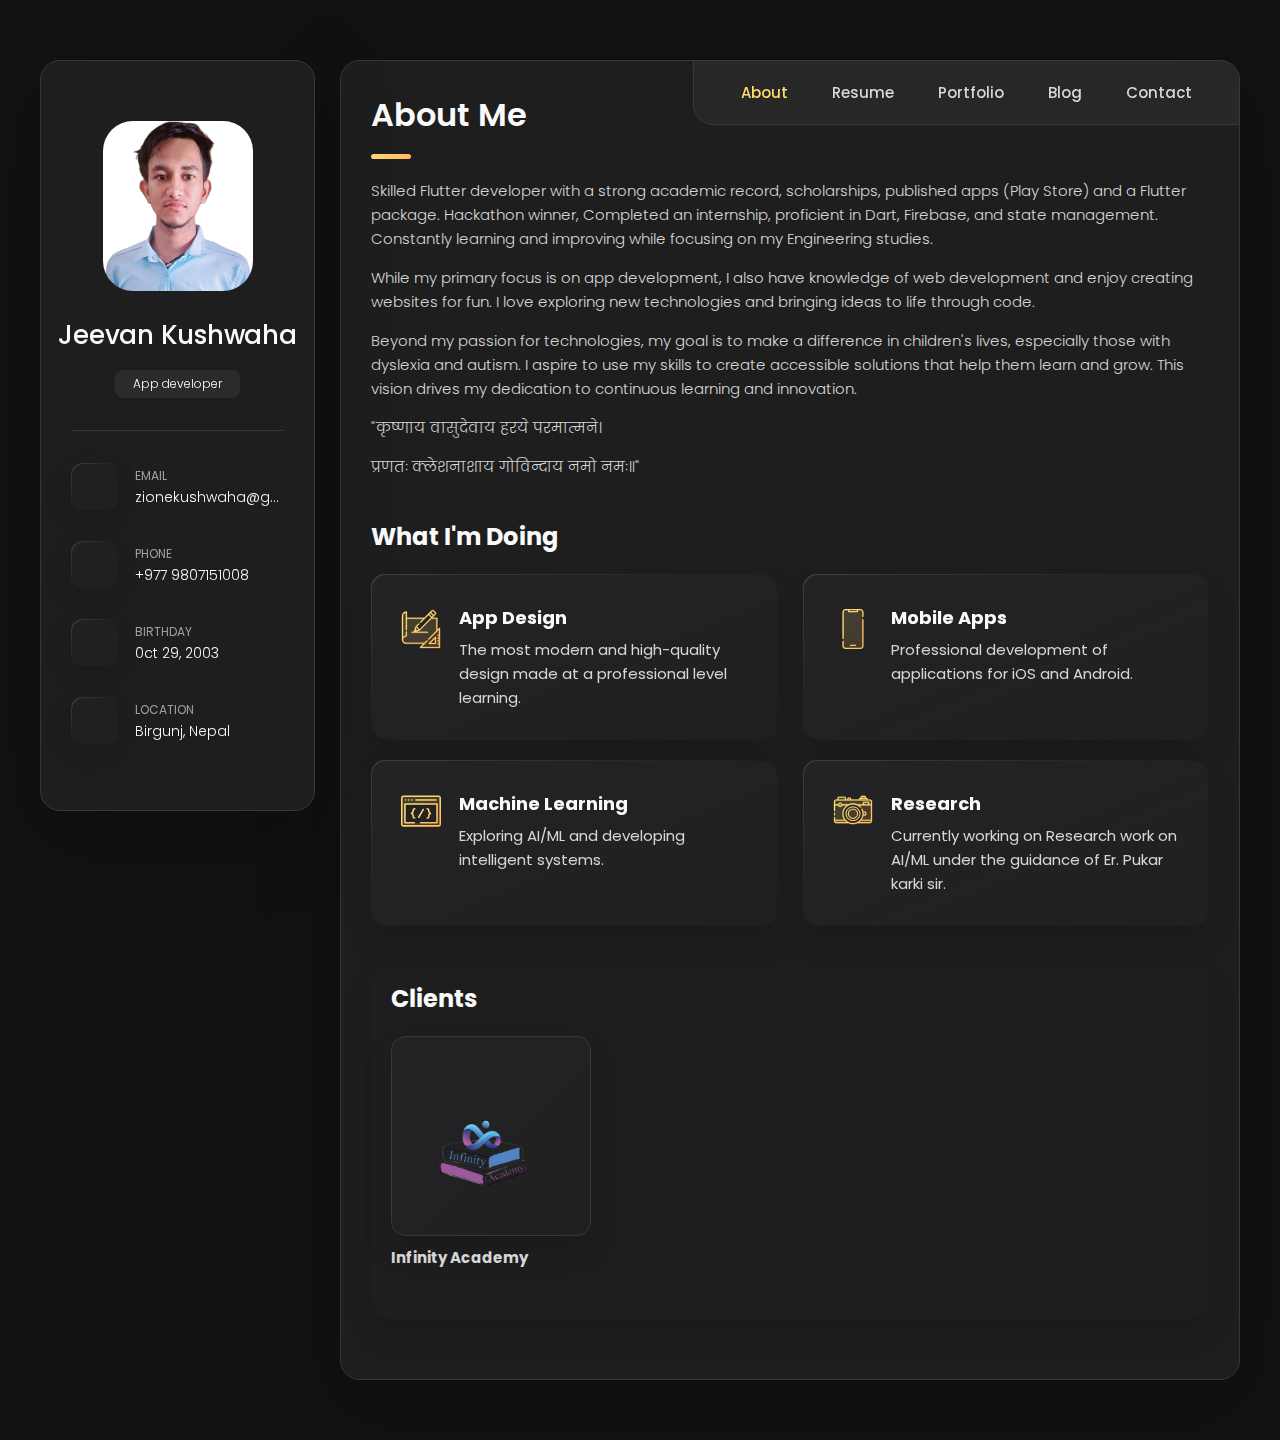
==== commit 40e6516b: "updated about and blog" ====
--- a/index.html
+++ b/index.html
@@ -5,7 +5,7 @@
   <meta charset="UTF-8">
   <meta http-equiv="X-UA-Compatible" content="IE=edge">
   <meta name="viewport" content="width=device-width, initial-scale=1.0">
-  <title>Jeevan - Personal Portfolio</title>
+  <title>Jeevan Kumar Kushwaha</title>
 
   <!--
     - favicon
@@ -215,16 +215,16 @@
 
         <section class="about-text">
          
-          Skilled Flutter developer with a strong academic record, scholarships, and a published app on the GooglePlay Store. Completed internship, gaining hands-on experience in building responsive Flutter apps. Proficient
-in Dart, Firebase, and state management.
-            I enjoy
-            turning complex problems into simple, beautiful and intuitive designs.
+          Skilled Flutter developer with a strong academic record, scholarships, published apps (Play Store) and a Flutter package. Hackathon winner, Completed an internship, proficient in Dart, Firebase, and state management. Constantly learning and improving while focusing on my Engineering studies.
           </p>
 
           <p>
             While my primary focus is on app development, I also have knowledge of web development and enjoy creating websites for fun. I love exploring new technologies and bringing ideas to life through code.
           </p>
-        </section>
+
+            <p>Beyond my passion for technologies, my goal is to make a difference in children's lives, especially those with dyslexia and autism. I aspire to use my skills to create accessible solutions that help them learn and grow. This vision drives my dedication to continuous learning and innovation.</p>
+            <p>"कृष्णाय वासुदेवाय हरये परमात्मने।</p><p>प्रणतः क्लेशनाशाय गोविन्दाय नमो नमः॥"</p>
+          </section>
 
 
         <!--
@@ -819,7 +819,7 @@
             <div class="blog-meta">
               <p class="blog-category">Flutter</p>
               <span class="dot"></span>
-              <time datetime="2025-03-07">Mar 7, 2025</time>
+              <time datetime="2025-03-07">Mar 7, 2025 </time>
             </div>
             <h3 class="h3 blog-item-title">Light/Dark Mode </h3>
             <p class="blog-text">
@@ -828,6 +828,26 @@
           </div>
         </a>
       </li>
+
+    <!--2nd blog type-->
+    <li class="blog-post-item">
+      <a href="https://pub.dev/packages/g_alert">
+        <figure class="blog-banner-box">
+          <img src="https://miro.medium.com/v2/resize:fit:895/1*E1uF8pH1ewesEvfEOuX0RQ.jpeg" alt="Flutter package" loading="lazy">
+        </figure>
+        <div class="blog-content">
+          <div class="blog-meta">
+            <p class="blog-category">Flutter</p>
+            <span class="dot"></span>
+            <time datetime="2025-03-07">Mar 9, 2025    (my own package)</time>
+          </div>
+          <h3 class="h3 blog-item-title">G_Alert package </h3>
+          <p class="blog-text">
+            A highly customizable and easy-to-use alert dialog package for Flutter. This package provides a simple way to display beautiful alert dialogs with support for success, failure, and custom alerts. Perfect for apps that need a clean and consistent way to show messages to users
+          </p>
+        </div>
+      </a>
+    </li>
     
     </ul>
   </section>
--- a/assets/css/style.css
+++ b/assets/css/style.css
@@ -863,8 +863,16 @@
   margin-bottom: 10px;
 }
 
-.project-item { display: none; }
-
+.project-item {
+  display: none;
+  background: hsl(0, 0%, 20%);
+  padding: 15px;
+  border-radius: 10px;
+}
+
+.project-item.active {
+  display: block; /* Show active project items */
+}
 
 .project-item.active {
   display: block;
@@ -950,6 +958,8 @@
   font-size: var(--fs-6);
   font-weight: var(--fw-300);
 }
+
+
 
 
 
